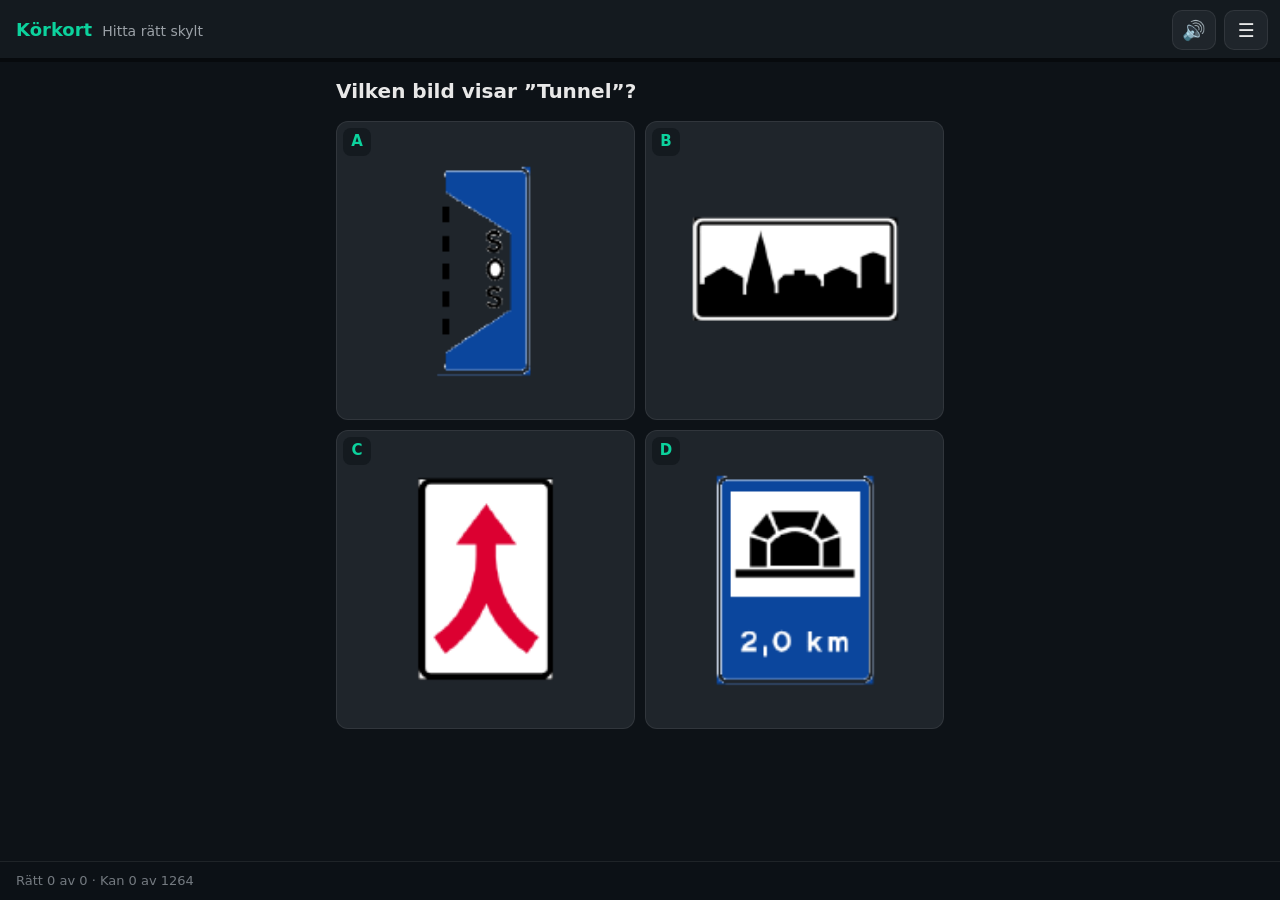
==== index.html @ 72329272 "Emils Körkort som app i mobilen: alla frågor, skyltar och trafikbilder, fungerar offline" ====
<!doctype html>
<html lang="sv">
<head>
<meta charset="utf-8">
<meta name="viewport" content="width=device-width, initial-scale=1, viewport-fit=cover">
<meta name="theme-color" content="#0d1217">
<meta name="color-scheme" content="dark">
<meta name="mobile-web-app-capable" content="yes">
<meta name="apple-mobile-web-app-capable" content="yes">
<meta name="apple-mobile-web-app-status-bar-style" content="black-translucent">
<meta name="apple-mobile-web-app-title" content="Körkort">
<meta name="description" content="Övningsfrågor för B-körkortets teoriprov. Fungerar utan internet.">
<title>Emils Körkort</title>
<link rel="manifest" href="manifest.webmanifest">
<link rel="icon" type="image/png" href="icons/icon-192.png">
<link rel="apple-touch-icon" href="icons/icon-180.png">
<link rel="stylesheet" href="style.css">
</head>
<body>
<header class="top">
  <div class="title">
    <span class="brand">Körkort</span>
    <span id="chapter" class="chapter"></span>
  </div>
  <button id="speak" class="icon-btn" type="button" aria-label="Läs upp" hidden>🔊</button>
  <button id="menuBtn" class="icon-btn" type="button" aria-label="Meny">☰</button>
  <div class="bar"><div id="fill"></div></div>
</header>

<main id="card">
  <img id="pic" alt="" hidden>
  <h1 id="question"></h1>
  <div id="answers"></div>
  <section id="explain" hidden>
    <p id="result"></p>
    <p id="why"></p>
  </section>
</main>

<footer class="bottom">
  <div id="stats"></div>
  <button id="next" class="primary" type="button" hidden>Nästa fråga</button>
</footer>

<div id="sheet" class="sheet" hidden>
  <div class="panel" role="dialog" aria-label="Meny">
    <h2>Kapitel</h2>
    <div id="chapters"></div>
    <h2>Inställningar</h2>
    <label class="row"><input type="checkbox" id="optSound"> Ljud vid svar</label>
    <label class="row" id="ttsRow"><input type="checkbox" id="optTts"> Läs upp automatiskt</label>
    <button id="reset" class="ghost" type="button">Nollställ mina svar</button>
    <p class="note">Fungerar utan internet när den är sparad på hemskärmen. Det du svarar sparas bara i den här mobilen.</p>
    <button id="close" class="primary wide" type="button">Klar</button>
  </div>
</div>

<script src="data.js"></script>
<script src="app.js"></script>
</body>
</html>
---- style.css ----
/* Emils Körkort on the phone: the addon's dark look and teal accent. */
:root {
  --bg: #0d1217;
  --panel: #151b21;
  --header: #141a1f;
  --btn: #1f252b;
  --btn-hover: #2b343a;
  --line: rgba(255, 255, 255, 0.08);
  --accent: #0cd29d;
  --text: #e8e8e8;
  --dim: #9aa0a6;
  --muted: #747a80;
  --good: #2f9e5a;
  --good-dark: #1f6b3d;
  --bad: #c0443f;
  --bad-dark: #842b27;
  --gold: #ffc040;
  color-scheme: dark;
}

* { box-sizing: border-box; }

/* Hidden means hidden, whatever display a rule below gives the element. */
[hidden] { display: none !important; }

html, body {
  margin: 0;
  background: var(--bg);
  color: var(--text);
  font: 17px/1.45 system-ui, -apple-system, "Segoe UI", Roboto, sans-serif;
  -webkit-tap-highlight-color: transparent;
  -webkit-text-size-adjust: 100%;
}

body { min-height: 100dvh; }

button { font: inherit; color: inherit; cursor: pointer; }

/* Title bar, with the bar that fills as the chapter is learnt. */
.top {
  position: sticky;
  top: 0;
  z-index: 5;
  display: flex;
  align-items: center;
  gap: 8px;
  padding: calc(10px + env(safe-area-inset-top)) 12px 12px 16px;
  background: var(--header);
}
.title { flex: 1; min-width: 0; display: flex; align-items: baseline; gap: 10px; }
.brand { color: var(--accent); font-weight: 700; font-size: 18px; }
.chapter { color: var(--dim); font-size: 14px; white-space: nowrap; overflow: hidden; text-overflow: ellipsis; }
.icon-btn {
  flex: none;
  width: 44px;
  height: 40px;
  border: 1px solid var(--line);
  border-radius: 10px;
  background: var(--btn);
  font-size: 19px;
  line-height: 1;
}
.icon-btn.on { border-color: var(--accent); }
.bar { position: absolute; left: 0; right: 0; bottom: 0; height: 4px; background: #070a0d; }
#fill { height: 100%; width: 0; background: var(--accent); transition: width 0.4s ease; }

/* The question. */
main { max-width: 640px; margin: 0 auto; padding: 16px 16px 140px; }
#pic { display: block; margin: 0 auto 14px; }
#pic.sign { width: 150px; height: 150px; object-fit: contain; }
#pic.wide { width: 100%; height: auto; aspect-ratio: 2 / 1; border-radius: 10px; border: 1px solid var(--line); background: #000; }
#question { font-size: 20px; font-weight: 650; line-height: 1.35; margin: 0 0 16px; }

#answers { display: flex; flex-direction: column; gap: 10px; }
#answers.grid { display: grid; grid-template-columns: 1fr 1fr; gap: 10px; }

.answer {
  display: flex;
  align-items: center;
  gap: 12px;
  width: 100%;
  min-height: 54px;
  padding: 10px 14px 10px 10px;
  text-align: left;
  background: var(--btn);
  border: 1px solid var(--line);
  border-radius: 12px;
  transition: background 0.15s, border-color 0.15s, opacity 0.2s;
}
.answer:active:not(:disabled) { background: var(--btn-hover); }
@media (hover: hover) {
  .answer:hover:not(:disabled) { background: var(--btn-hover); border-color: var(--accent); }
}
.answer:disabled { cursor: default; }
.badge {
  flex: none;
  width: 32px;
  height: 32px;
  border-radius: 8px;
  display: grid;
  place-items: center;
  background: var(--header);
  color: var(--accent);
  font-weight: 700;
}
.answer.pic { position: relative; aspect-ratio: 1; justify-content: center; padding: 14px; }
.answer.pic .badge { position: absolute; top: 6px; left: 6px; width: 28px; height: 28px; font-size: 15px; }
.answer.pic img { width: 82%; height: 82%; object-fit: contain; }
.answer.right { background: var(--good); border-color: var(--good); }
.answer.right .badge { background: var(--good-dark); color: #fff; }
.answer.wrong { background: var(--bad); border-color: var(--bad); }
.answer.wrong .badge { background: var(--bad-dark); color: #fff; }
.answer.faded { opacity: 0.45; }
.answer.right, .answer.wrong { animation: pop 0.25s ease; }
@keyframes pop { 50% { transform: scale(1.03); } }

/* After an answer: right or wrong, and why. */
#explain {
  margin-top: 16px;
  padding: 14px 16px 14px 16px;
  background: var(--panel);
  border: 1px solid var(--line);
  border-left: 5px solid var(--good);
  border-radius: 12px;
  animation: rise 0.25s ease;
}
#explain.bad { border-left-color: var(--bad); }
@keyframes rise { from { opacity: 0; transform: translateY(8px); } }
#result { margin: 0 0 6px; font-weight: 700; font-size: 18px; }
#why { margin: 0; }
.ok { color: #63d68f; }
.no { color: #ff7d73; }
.gold { color: var(--gold); }

/* Bottom bar: how it is going, and the next question. */
.bottom {
  position: fixed;
  left: 0;
  right: 0;
  bottom: 0;
  z-index: 5;
  display: flex;
  align-items: center;
  gap: 12px;
  padding: 10px 16px calc(10px + env(safe-area-inset-bottom));
  background: rgba(13, 18, 23, 0.96);
  border-top: 1px solid var(--line);
}
#stats { flex: 1; min-width: 0; color: var(--muted); font-size: 13px; line-height: 1.35; }
.primary {
  min-height: 50px;
  padding: 0 22px;
  border: 0;
  border-radius: 12px;
  background: var(--accent);
  color: #032a1f;
  font-weight: 700;
}
.primary.wide { width: 100%; margin-top: 8px; }

/* The cheer at 5, 10, 15... in a row. */
.toast {
  position: fixed;
  left: 50%;
  top: 38%;
  z-index: 20;
  padding: 18px 26px;
  background: rgba(13, 18, 23, 0.96);
  border-bottom: 3px solid var(--accent);
  border-radius: 14px;
  color: var(--accent);
  font-size: 26px;
  font-weight: 800;
  white-space: nowrap;
  pointer-events: none;
  animation: cheer 2.3s ease forwards;
}
@keyframes cheer {
  0% { opacity: 0; transform: translate(-50%, -50%) scale(0.6); }
  12% { opacity: 1; transform: translate(-50%, -50%) scale(1.08); }
  20% { transform: translate(-50%, -50%) scale(1); }
  75% { opacity: 1; transform: translate(-50%, -50%) scale(1); }
  100% { opacity: 0; transform: translate(-50%, -50%) scale(1); }
}

/* Menu: slides up from the bottom. */
.sheet { position: fixed; inset: 0; z-index: 30; display: flex; align-items: flex-end; justify-content: center; background: rgba(0, 0, 0, 0.6); }
.sheet[hidden] { display: none; }
.panel {
  width: 100%;
  max-width: 640px;
  max-height: 86dvh;
  overflow: auto;
  background: var(--panel);
  border-radius: 18px 18px 0 0;
  padding: 18px 16px calc(16px + env(safe-area-inset-bottom));
  animation: up 0.2s ease;
}
@keyframes up { from { transform: translateY(30px); opacity: 0; } }
.panel h2 { margin: 6px 0 8px; font-size: 14px; letter-spacing: 0.06em; text-transform: uppercase; color: var(--accent); }
.panel h2 + * { margin-top: 0; }
.row { display: flex; align-items: center; gap: 12px; min-height: 46px; padding: 4px 4px; border-radius: 10px; }
.row input { width: 22px; height: 22px; accent-color: var(--accent); flex: none; }
.row .count { margin-left: auto; color: var(--muted); font-size: 14px; }
details { border-top: 1px solid var(--line); }
details:last-of-type { border-bottom: 1px solid var(--line); margin-bottom: 14px; }
summary { min-height: 46px; display: flex; align-items: center; font-weight: 600; cursor: pointer; list-style: none; }
summary::-webkit-details-marker { display: none; }
summary::after { content: "›"; margin-left: auto; color: var(--dim); font-size: 22px; transition: transform 0.15s; }
details[open] summary::after { transform: rotate(90deg); }
.ghost { width: 100%; min-height: 46px; margin-top: 10px; border: 1px solid var(--line); border-radius: 12px; background: transparent; color: var(--dim); }
.note { color: var(--muted); font-size: 13px; margin: 14px 2px 6px; }
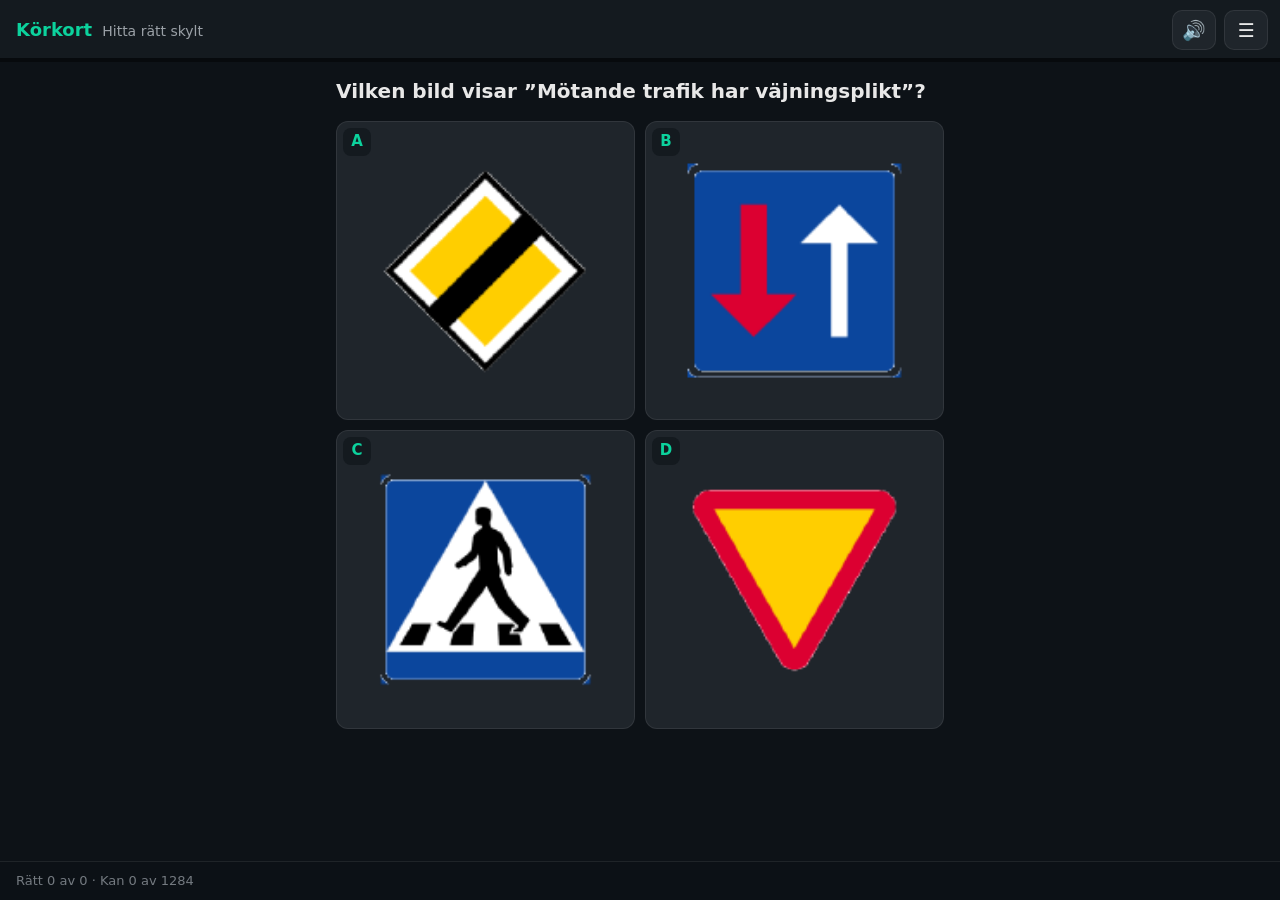
==== commit a0dd31e7: "Övningskörning: ett litet körspel med lärare (5 lektioner), länkat från menyn" ====
--- a/index.html
+++ b/index.html
@@ -44,6 +44,7 @@
 
 <div id="sheet" class="sheet" hidden>
   <div class="panel" role="dialog" aria-label="Meny">
+    <a class="primary wide" href="spel.html" style="display:block;text-align:center;text-decoration:none;margin-bottom:12px">🚗 Övningskör med lärare</a>
     <h2>Kapitel</h2>
     <div id="chapters"></div>
     <h2>Inställningar</h2>
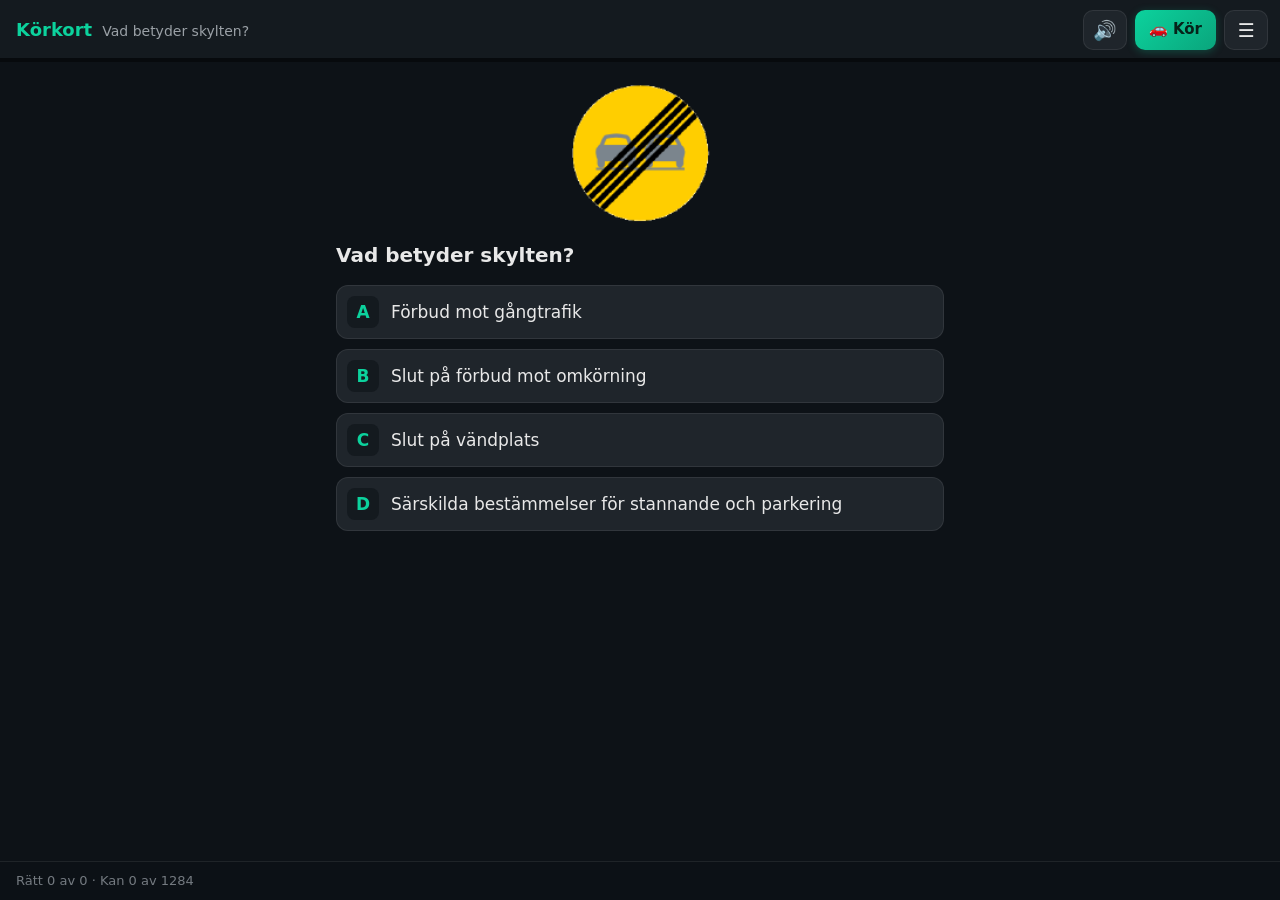
==== commit 883a5e57: "Kör-knapp på startsidan; finare hus (dörr, fönsterkarmar, skorsten, tända fönster på natten), granar" ====
--- a/index.html
+++ b/index.html
@@ -23,6 +23,7 @@
     <span id="chapter" class="chapter"></span>
   </div>
   <button id="speak" class="icon-btn" type="button" aria-label="Läs upp" hidden>🔊</button>
+  <a id="driveBtn" class="drive-btn" href="spel.html" aria-label="Övningskör med lärare">🚗 Kör</a>
   <button id="menuBtn" class="icon-btn" type="button" aria-label="Meny">☰</button>
   <div class="bar"><div id="fill"></div></div>
 </header>
--- a/style.css
+++ b/style.css
@@ -61,6 +61,22 @@
   line-height: 1;
 }
 .icon-btn.on { border-color: var(--accent); }
+.drive-btn {
+  flex: none;
+  height: 40px;
+  padding: 0 14px;
+  display: inline-flex;
+  align-items: center;
+  border-radius: 10px;
+  background: linear-gradient(135deg, #0cd29d, #0aa57c);
+  color: #06231a;
+  font-weight: 700;
+  font-size: 15px;
+  text-decoration: none;
+  white-space: nowrap;
+  box-shadow: 0 2px 8px rgba(12, 210, 157, 0.25);
+}
+.drive-btn:active { filter: brightness(0.9); }
 .bar { position: absolute; left: 0; right: 0; bottom: 0; height: 4px; background: #070a0d; }
 #fill { height: 100%; width: 0; background: var(--accent); transition: width 0.4s ease; }
 
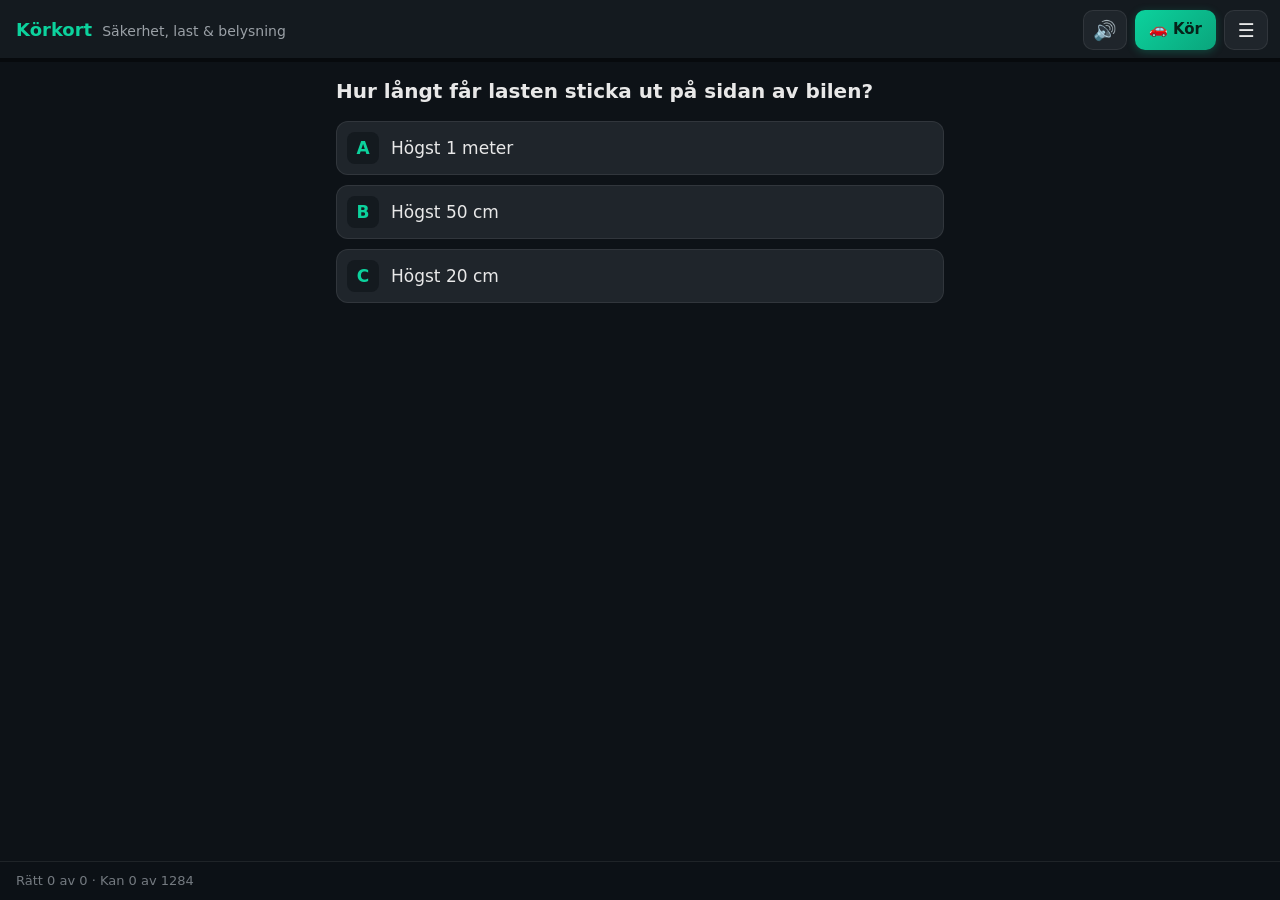
==== commit e6d57d66: "Frågorna: övningsprov med 65 frågor och 50 minuter, och Bara frågor jag svarat fel på Övningsprov (m" ====
--- a/index.html
+++ b/index.html
@@ -40,14 +40,17 @@
 
 <footer class="bottom">
   <div id="stats"></div>
+  <button id="examDone" class="ghost" type="button" hidden>Klar</button>
   <button id="next" class="primary" type="button" hidden>Nästa fråga</button>
 </footer>
 
 <div id="sheet" class="sheet" hidden>
   <div class="panel" role="dialog" aria-label="Meny">
     <a class="primary wide" href="spel.html" style="display:block;text-align:center;text-decoration:none;margin-bottom:12px">🚗 Övningskör med lärare</a>
+    <button id="examBtn" class="primary wide" type="button" style="margin:0 0 12px">📝 Övningsprov: 65 frågor, 50 min</button>
     <h2>Kapitel</h2>
     <div id="chapters"></div>
+    <label class="row" id="wrongRow"><input type="checkbox" id="optWrong"> Bara frågor jag svarat fel på</label>
     <h2>Inställningar</h2>
     <label class="row"><input type="checkbox" id="optSound"> Ljud vid svar</label>
     <label class="row" id="ttsRow"><input type="checkbox" id="optTts"> Läs upp automatiskt</label>
--- a/style.css
+++ b/style.css
@@ -127,6 +127,8 @@
 .answer.wrong { background: var(--bad); border-color: var(--bad); }
 .answer.wrong .badge { background: var(--bad-dark); color: #fff; }
 .answer.faded { opacity: 0.45; }
+.answer.picked { background: var(--btn-hover); border-color: var(--accent); }
+.answer.picked .badge { background: var(--accent); color: #fff; }
 .answer.right, .answer.wrong { animation: pop 0.25s ease; }
 @keyframes pop { 50% { transform: scale(1.03); } }
 
@@ -163,6 +165,7 @@
   border-top: 1px solid var(--line);
 }
 #stats { flex: 1; min-width: 0; color: var(--muted); font-size: 13px; line-height: 1.35; }
+#examDone { width: auto; margin-top: 0; min-height: 50px; padding: 0 16px; }
 .primary {
   min-height: 50px;
   padding: 0 22px;
